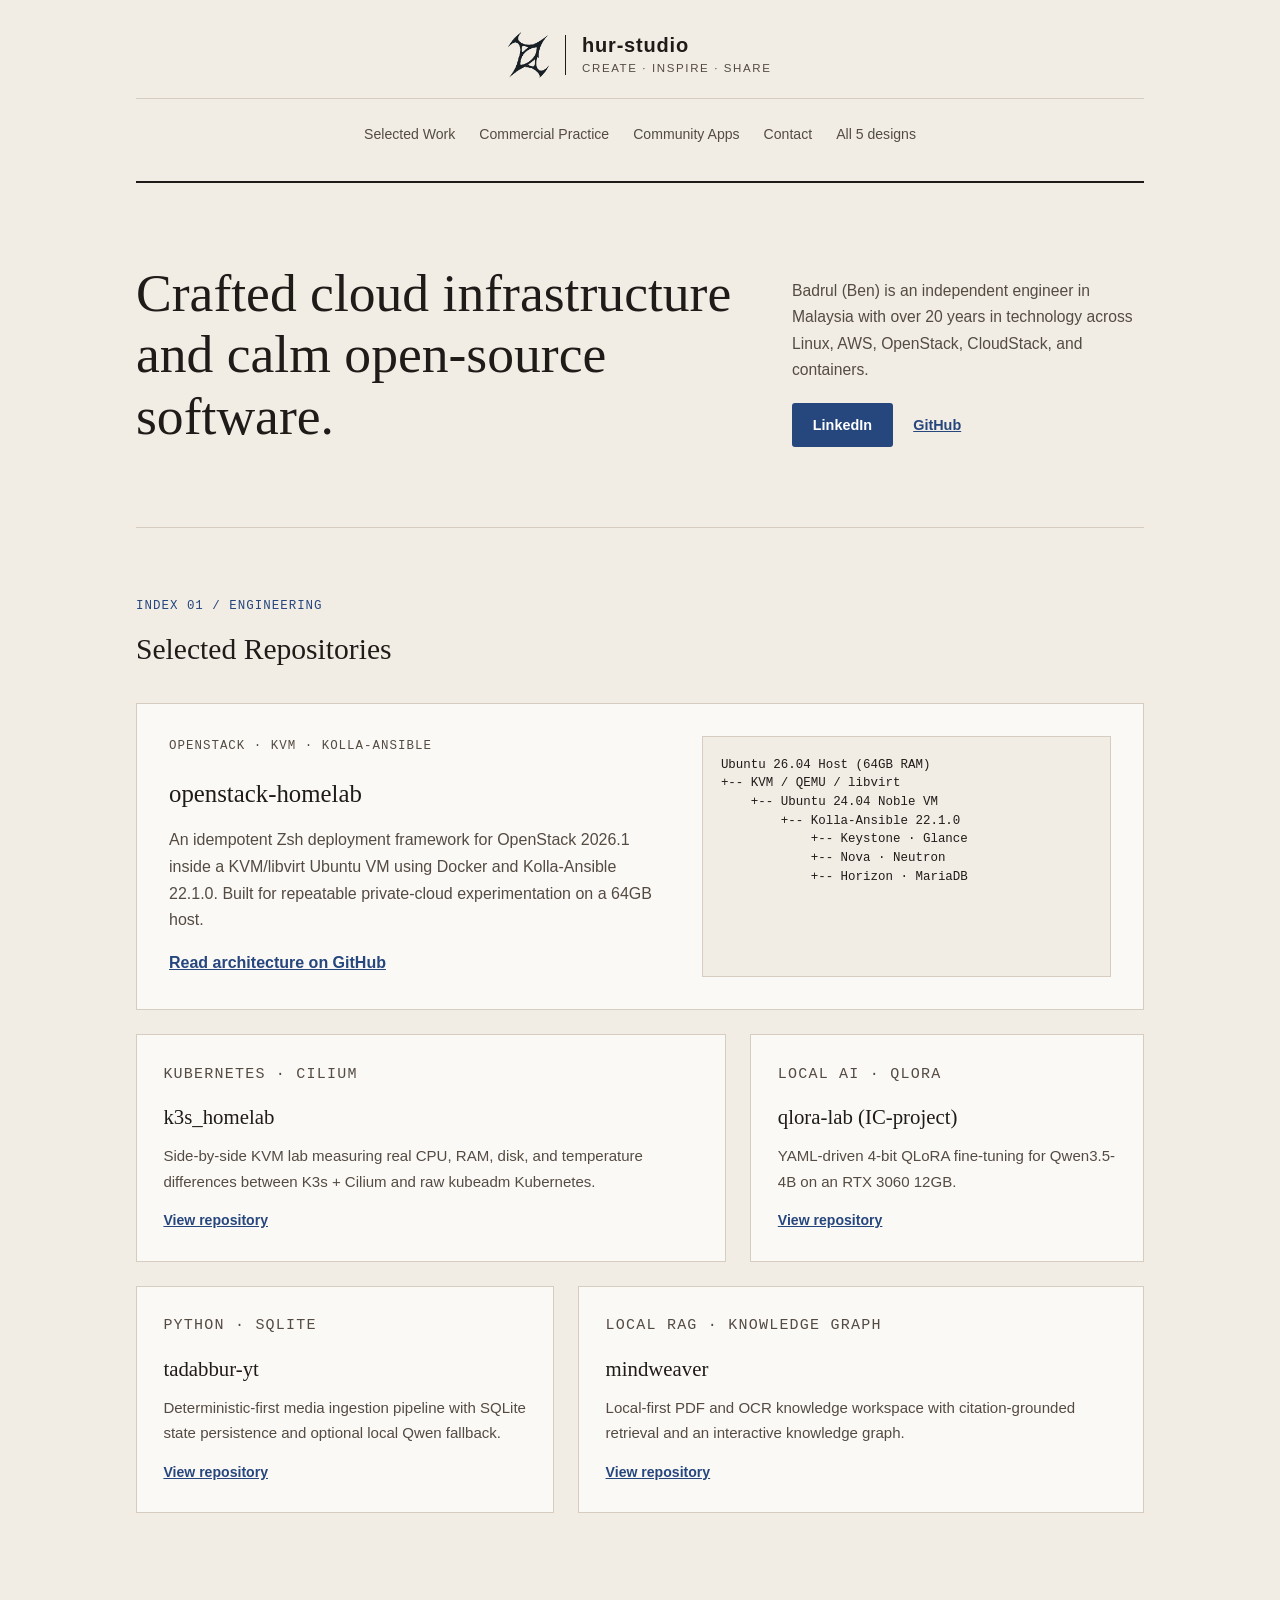
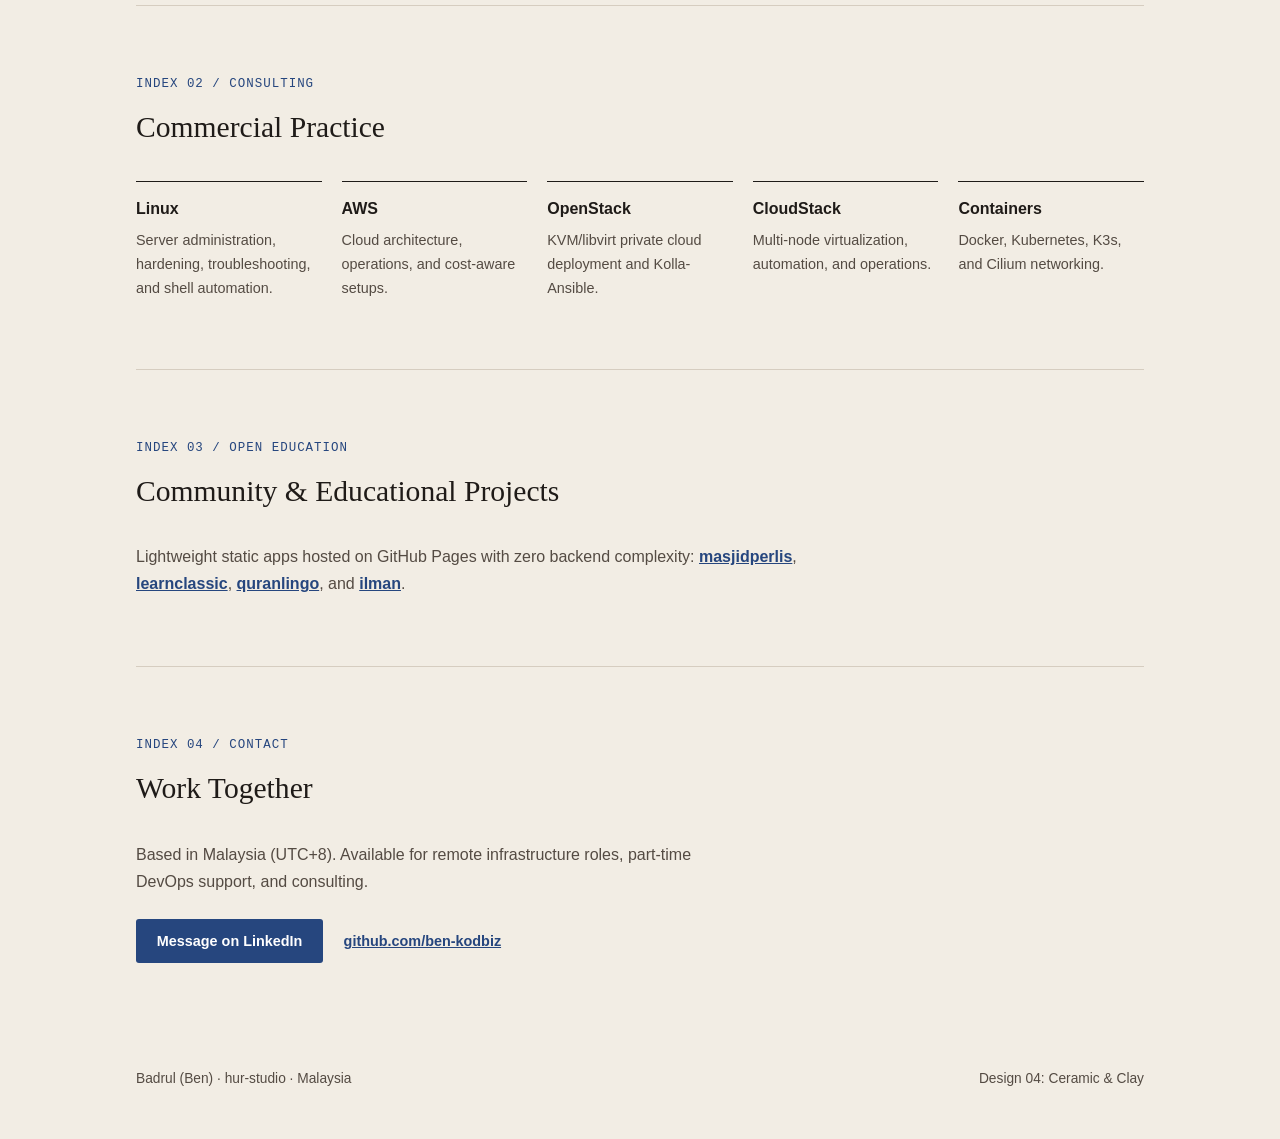
==== designs/04-ceramic-grid.html @ e56db71a "Add 5 calm and creative portfolio design concepts with hur-studio emblem" ====
<!DOCTYPE html>
<html lang="en">
<head>
  <meta charset="utf-8">
  <meta name="viewport" content="width=device-width, initial-scale=1">
  <title>Badrul (Ben) | hur-studio (Design 04: Ceramic &amp; Clay)</title>
  <style>
    :root {
      --bg: #f2ede4;
      --paper: #fbf9f5;
      --ink: #1f1b18;
      --muted: #544b43;
      --line: #d6cdc0;
      --accent: #26467e;
      --accent-ink: #ffffff;
      --serif: Georgia, "Iowan Old Style", serif;
      --sans: -apple-system, BlinkMacSystemFont, "Segoe UI", Roboto, sans-serif;
      --mono: ui-monospace, SFMono-Regular, Menlo, Consolas, monospace;
    }

    *, *::before, *::after { box-sizing: border-box; }
    html { scroll-behavior: smooth; }
    body {
      margin: 0;
      background: var(--bg);
      color: var(--ink);
      font-family: var(--sans);
      line-height: 1.68;
    }
    :focus-visible { outline: 2px solid var(--accent); outline-offset: 3px; }

    .page { max-width: 66rem; margin: 0 auto; padding: 0 1.5rem; }

    /* Monograph Masthead */
    header.masthead {
      padding: 2rem 0 1.5rem;
      border-bottom: 2px solid var(--ink);
      text-align: center;
    }
    .masthead-lockup {
      display: inline-flex;
      align-items: center;
      gap: 1rem;
      text-decoration: none;
      color: var(--ink);
      margin-bottom: 1.25rem;
    }
    .masthead-lockup img { height: 46px; width: auto; }
    .masthead-divider { width: 1px; height: 40px; background: var(--ink); }
    .masthead-title { text-align: left; line-height: 1.2; }
    .masthead-title strong { display: block; font-size: 1.25rem; letter-spacing: 0.04em; }
    .masthead-title span { font-size: 0.72rem; letter-spacing: 0.14em; color: var(--muted); }

    .masthead-nav {
      display: flex;
      justify-content: center;
      flex-wrap: wrap;
      gap: 1.5rem;
      border-top: 1px solid var(--line);
      padding-top: 0.85rem;
    }
    .masthead-nav a {
      color: var(--muted);
      text-decoration: none;
      font-size: 0.88rem;
      min-height: 44px;
      display: inline-flex;
      align-items: center;
    }
    .masthead-nav a:hover { color: var(--accent); }

    .opener {
      display: grid;
      grid-template-columns: minmax(0, 1.4fr) minmax(15rem, 0.8fr);
      gap: 2.5rem;
      padding: clamp(3rem, 7vw, 5rem) 0;
      border-bottom: 1px solid var(--line);
      align-items: end;
    }
    .opener h1 {
      font-family: var(--serif);
      font-weight: 400;
      font-size: clamp(2.15rem, 4.8vw, 3.35rem);
      line-height: 1.15;
      margin: 0;
    }
    .opener-aside p { margin: 0 0 1.25rem; color: var(--muted); font-size: 0.98rem; }
    .btn {
      display: inline-flex;
      align-items: center;
      min-height: 44px;
      padding: 0.6rem 1.3rem;
      background: var(--accent);
      color: var(--accent-ink);
      text-decoration: none;
      font-weight: 600;
      font-size: 0.9rem;
      border-radius: 3px;
    }
    .btn-link {
      display: inline-flex;
      align-items: center;
      min-height: 44px;
      margin-left: 1rem;
      color: var(--accent);
      font-weight: 600;
      font-size: 0.9rem;
    }

    .section-block {
      padding: clamp(2.75rem, 6vw, 4.25rem) 0;
      border-bottom: 1px solid var(--line);
    }
    .section-kicker {
      font-family: var(--mono);
      font-size: 0.78rem;
      color: var(--accent);
      letter-spacing: 0.08em;
      margin: 0 0 0.5rem;
    }
    .section-block h2 {
      font-family: var(--serif);
      font-weight: 400;
      font-size: 1.85rem;
      margin: 0 0 1.75rem;
    }

    /* Varied gallery composition (RHYTHM 3) */
    .feature-band {
      display: grid;
      grid-template-columns: minmax(0, 1.1fr) minmax(0, 0.9fr);
      gap: 2rem;
      background: var(--paper);
      border: 1px solid var(--line);
      padding: 2rem;
      margin-bottom: 1.5rem;
    }
    .feature-band h3 {
      font-family: var(--serif);
      font-weight: 400;
      font-size: 1.55rem;
      margin: 0 0 0.75rem;
    }
    .feature-band p { margin: 0 0 1rem; color: var(--muted); }
    .feature-band pre {
      margin: 0;
      padding: 1.15rem;
      background: var(--bg);
      border: 1px solid var(--line);
      font-family: var(--mono);
      font-size: 0.78rem;
      line-height: 1.5;
      overflow-x: auto;
    }

    .stagger-grid {
      display: grid;
      grid-template-columns: 1.2fr 0.8fr;
      gap: 1.5rem;
      margin-bottom: 1.5rem;
    }
    .stagger-grid.reverse { grid-template-columns: 0.85fr 1.15fr; }
    .ceramic-card {
      background: var(--paper);
      border: 1px solid var(--line);
      padding: 1.65rem;
    }
    .ceramic-card h3 {
      font-family: var(--serif);
      font-weight: 400;
      font-size: 1.3rem;
      margin: 0 0 0.5rem;
    }
    .ceramic-card p { margin: 0 0 0.85rem; color: var(--muted); font-size: 0.94rem; }
    .ceramic-card a { color: var(--accent); font-weight: 600; font-size: 0.88rem; }

    .columns-five {
      display: grid;
      grid-template-columns: repeat(auto-fit, minmax(11rem, 1fr));
      gap: 1.25rem;
    }
    .col-item {
      border-top: 1px solid var(--ink);
      padding-top: 0.85rem;
    }
    .col-item h3 { margin: 0 0 0.35rem; font-size: 1rem; }
    .col-item p { margin: 0; font-size: 0.9rem; color: var(--muted); }

    footer {
      padding: 2.25rem 0 3rem;
      display: flex;
      justify-content: space-between;
      flex-wrap: wrap;
      gap: 1rem;
      font-size: 0.86rem;
      color: var(--muted);
    }

    @media (max-width: 52rem) {
      .opener, .feature-band, .stagger-grid, .stagger-grid.reverse { grid-template-columns: 1fr; }
    }
  </style>
</head>
<body>
  <div class="page">
    <header class="masthead">
      <a class="masthead-lockup" href="#top">
        <img src="assets/hur-mark-dark.png" alt="hur-studio emblem">
        <span class="masthead-divider" aria-hidden="true"></span>
        <span class="masthead-title">
          <strong>hur-studio</strong>
          <span>CREATE · INSPIRE · SHARE</span>
        </span>
      </a>
      <nav class="masthead-nav" aria-label="Primary navigation">
        <a href="#work">Selected Work</a>
        <a href="#practice">Commercial Practice</a>
        <a href="#community">Community Apps</a>
        <a href="#contact">Contact</a>
        <a href="index.html">All 5 designs</a>
      </nav>
    </header>

    <main id="top">
      <section class="opener">
        <h1>Crafted cloud infrastructure and calm open-source software.</h1>
        <div class="opener-aside">
          <p>
            Badrul (Ben) is an independent engineer in Malaysia with over 20 years in technology across Linux, AWS, OpenStack, CloudStack, and containers.
          </p>
          <a class="btn" href="https://www.linkedin.com/in/benhisham/" target="_blank" rel="noopener noreferrer">LinkedIn</a>
          <a class="btn-link" href="https://github.com/ben-kodbiz" target="_blank" rel="noopener noreferrer">GitHub</a>
        </div>
      </section>

      <section class="section-block" id="work">
        <p class="section-kicker">INDEX 01 / ENGINEERING</p>
        <h2>Selected Repositories</h2>

        <article class="feature-band">
          <div>
            <p class="section-kicker">OPENSTACK · KVM · KOLLA-ANSIBLE</p>
            <h3>openstack-homelab</h3>
            <p>
              An idempotent Zsh deployment framework for OpenStack 2026.1 inside a KVM/libvirt Ubuntu VM using Docker and Kolla-Ansible 22.1.0. Built for repeatable private-cloud experimentation on a 64GB host.
            </p>
            <a href="https://github.com/ben-kodbiz/openstack-homelab" target="_blank" rel="noopener noreferrer" style="color:var(--accent);font-weight:600;">Read architecture on GitHub</a>
          </div>
          <pre><code>Ubuntu 26.04 Host (64GB RAM)
+-- KVM / QEMU / libvirt
    +-- Ubuntu 24.04 Noble VM
        +-- Kolla-Ansible 22.1.0
            +-- Keystone · Glance
            +-- Nova · Neutron
            +-- Horizon · MariaDB</code></pre>
        </article>

        <div class="stagger-grid">
          <article class="ceramic-card">
            <p class="section-kicker">KUBERNETES · CILIUM</p>
            <h3>k3s_homelab</h3>
            <p>Side-by-side KVM lab measuring real CPU, RAM, disk, and temperature differences between K3s + Cilium and raw kubeadm Kubernetes.</p>
            <a href="https://github.com/ben-kodbiz/k3s_homelab" target="_blank" rel="noopener noreferrer">View repository</a>
          </article>
          <article class="ceramic-card">
            <p class="section-kicker">LOCAL AI · QLORA</p>
            <h3>qlora-lab (IC-project)</h3>
            <p>YAML-driven 4-bit QLoRA fine-tuning for Qwen3.5-4B on an RTX 3060 12GB.</p>
            <a href="https://github.com/ben-kodbiz/IC-project" target="_blank" rel="noopener noreferrer">View repository</a>
          </article>
        </div>

        <div class="stagger-grid reverse">
          <article class="ceramic-card">
            <p class="section-kicker">PYTHON · SQLITE</p>
            <h3>tadabbur-yt</h3>
            <p>Deterministic-first media ingestion pipeline with SQLite state persistence and optional local Qwen fallback.</p>
            <a href="https://github.com/ben-kodbiz/tadabbur-yt" target="_blank" rel="noopener noreferrer">View repository</a>
          </article>
          <article class="ceramic-card">
            <p class="section-kicker">LOCAL RAG · KNOWLEDGE GRAPH</p>
            <h3>mindweaver</h3>
            <p>Local-first PDF and OCR knowledge workspace with citation-grounded retrieval and an interactive knowledge graph.</p>
            <a href="https://github.com/ben-kodbiz/mindweaver" target="_blank" rel="noopener noreferrer">View repository</a>
          </article>
        </div>
      </section>

      <section class="section-block" id="practice">
        <p class="section-kicker">INDEX 02 / CONSULTING</p>
        <h2>Commercial Practice</h2>
        <div class="columns-five">
          <div class="col-item"><h3>Linux</h3><p>Server administration, hardening, troubleshooting, and shell automation.</p></div>
          <div class="col-item"><h3>AWS</h3><p>Cloud architecture, operations, and cost-aware setups.</p></div>
          <div class="col-item"><h3>OpenStack</h3><p>KVM/libvirt private cloud deployment and Kolla-Ansible.</p></div>
          <div class="col-item"><h3>CloudStack</h3><p>Multi-node virtualization, automation, and operations.</p></div>
          <div class="col-item"><h3>Containers</h3><p>Docker, Kubernetes, K3s, and Cilium networking.</p></div>
        </div>
      </section>

      <section class="section-block" id="community">
        <p class="section-kicker">INDEX 03 / OPEN EDUCATION</p>
        <h2>Community &amp; Educational Projects</h2>
        <p style="color:var(--muted);max-width:44rem;margin:0;">
          Lightweight static apps hosted on GitHub Pages with zero backend complexity:
          <a href="https://ben-kodbiz.github.io/masjidperlis/" target="_blank" rel="noopener noreferrer" style="color:var(--accent);font-weight:600;">masjidperlis</a>,
          <a href="https://ben-kodbiz.github.io/learnclassic/" target="_blank" rel="noopener noreferrer" style="color:var(--accent);font-weight:600;">learnclassic</a>,
          <a href="https://ben-kodbiz.github.io/quranlingo/" target="_blank" rel="noopener noreferrer" style="color:var(--accent);font-weight:600;">quranlingo</a>, and
          <a href="https://github.com/ben-kodbiz/ilman" target="_blank" rel="noopener noreferrer" style="color:var(--accent);font-weight:600;">ilman</a>.
        </p>
      </section>

      <section class="section-block" id="contact" style="border-bottom:none;">
        <p class="section-kicker">INDEX 04 / CONTACT</p>
        <h2>Work Together</h2>
        <p style="color:var(--muted);max-width:38rem;margin:0 0 1.5rem;">
          Based in Malaysia (UTC+8). Available for remote infrastructure roles, part-time DevOps support, and consulting.
        </p>
        <a class="btn" href="https://www.linkedin.com/in/benhisham/" target="_blank" rel="noopener noreferrer">Message on LinkedIn</a>
        <a class="btn-link" href="https://github.com/ben-kodbiz" target="_blank" rel="noopener noreferrer">github.com/ben-kodbiz</a>
      </section>
    </main>

    <footer>
      <span>Badrul (Ben) · hur-studio · Malaysia</span>
      <span>Design 04: Ceramic &amp; Clay</span>
    </footer>
  </div>
</body>
</html>
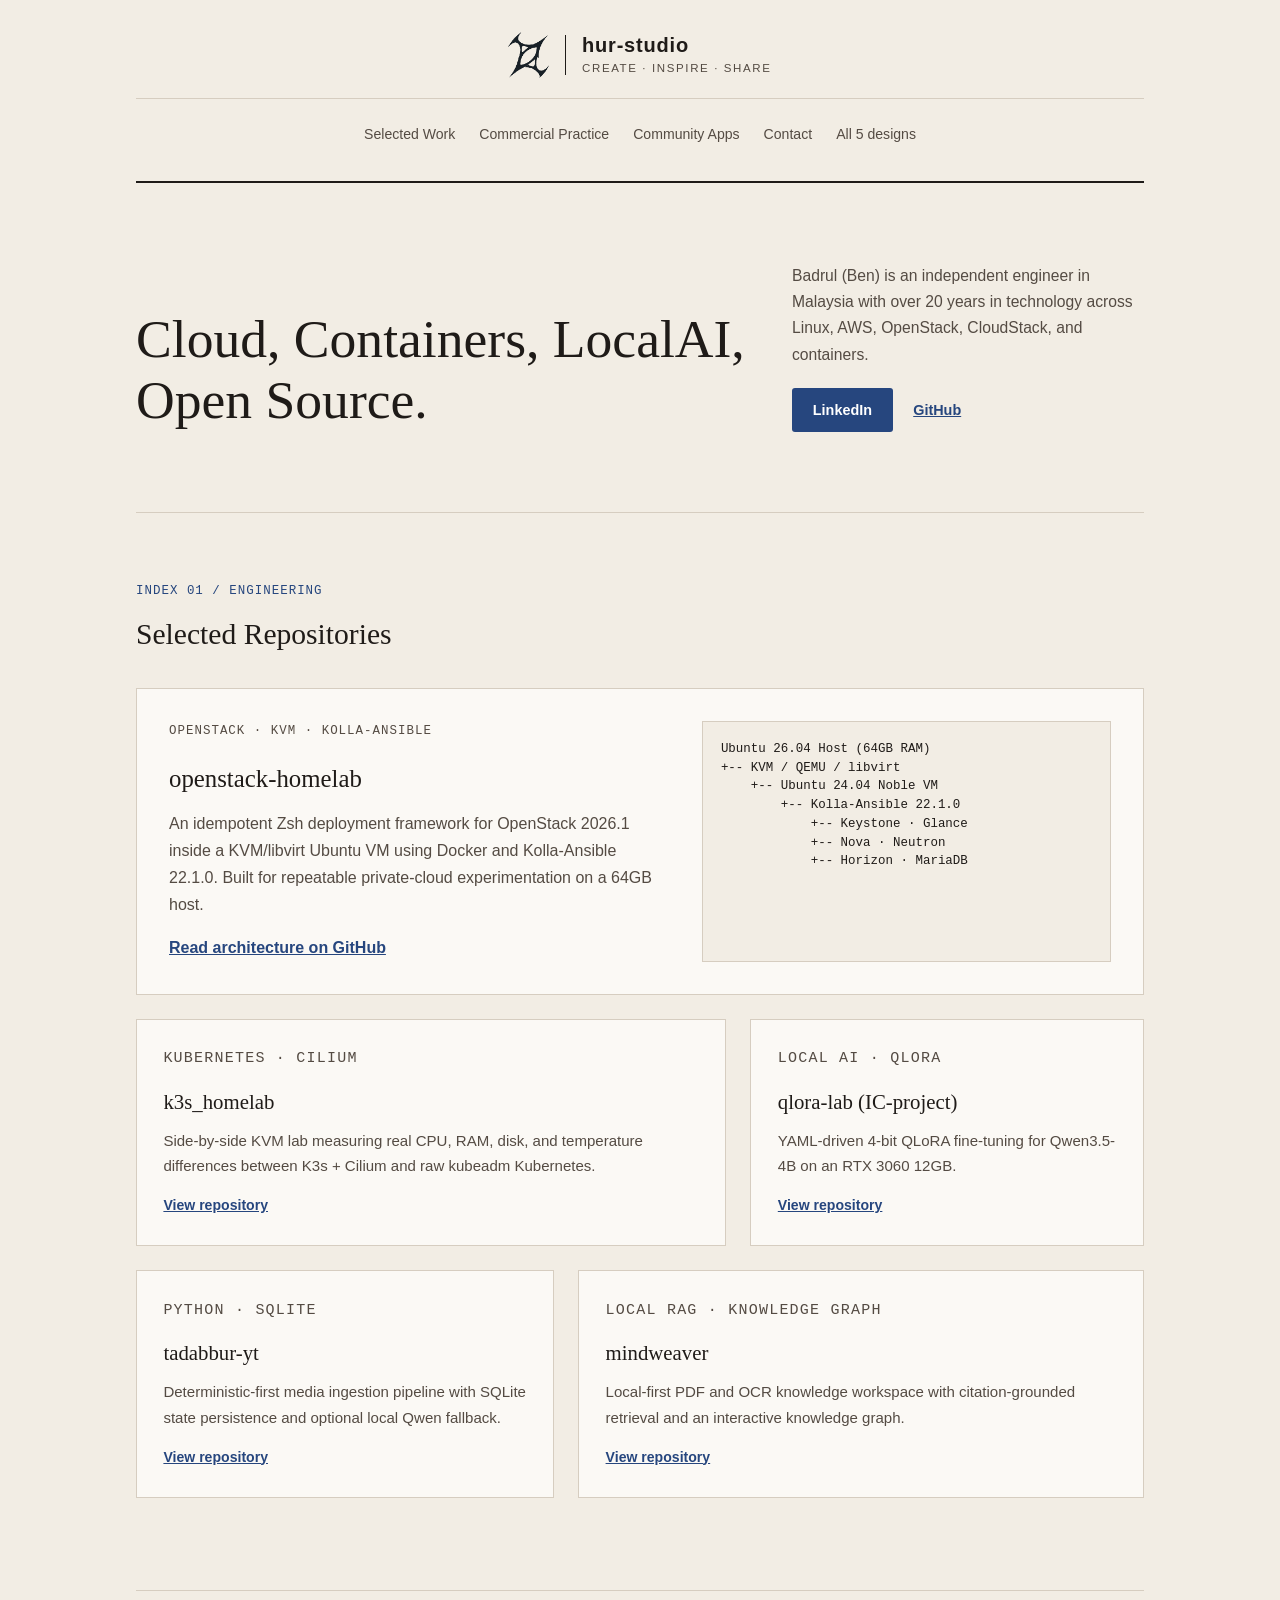
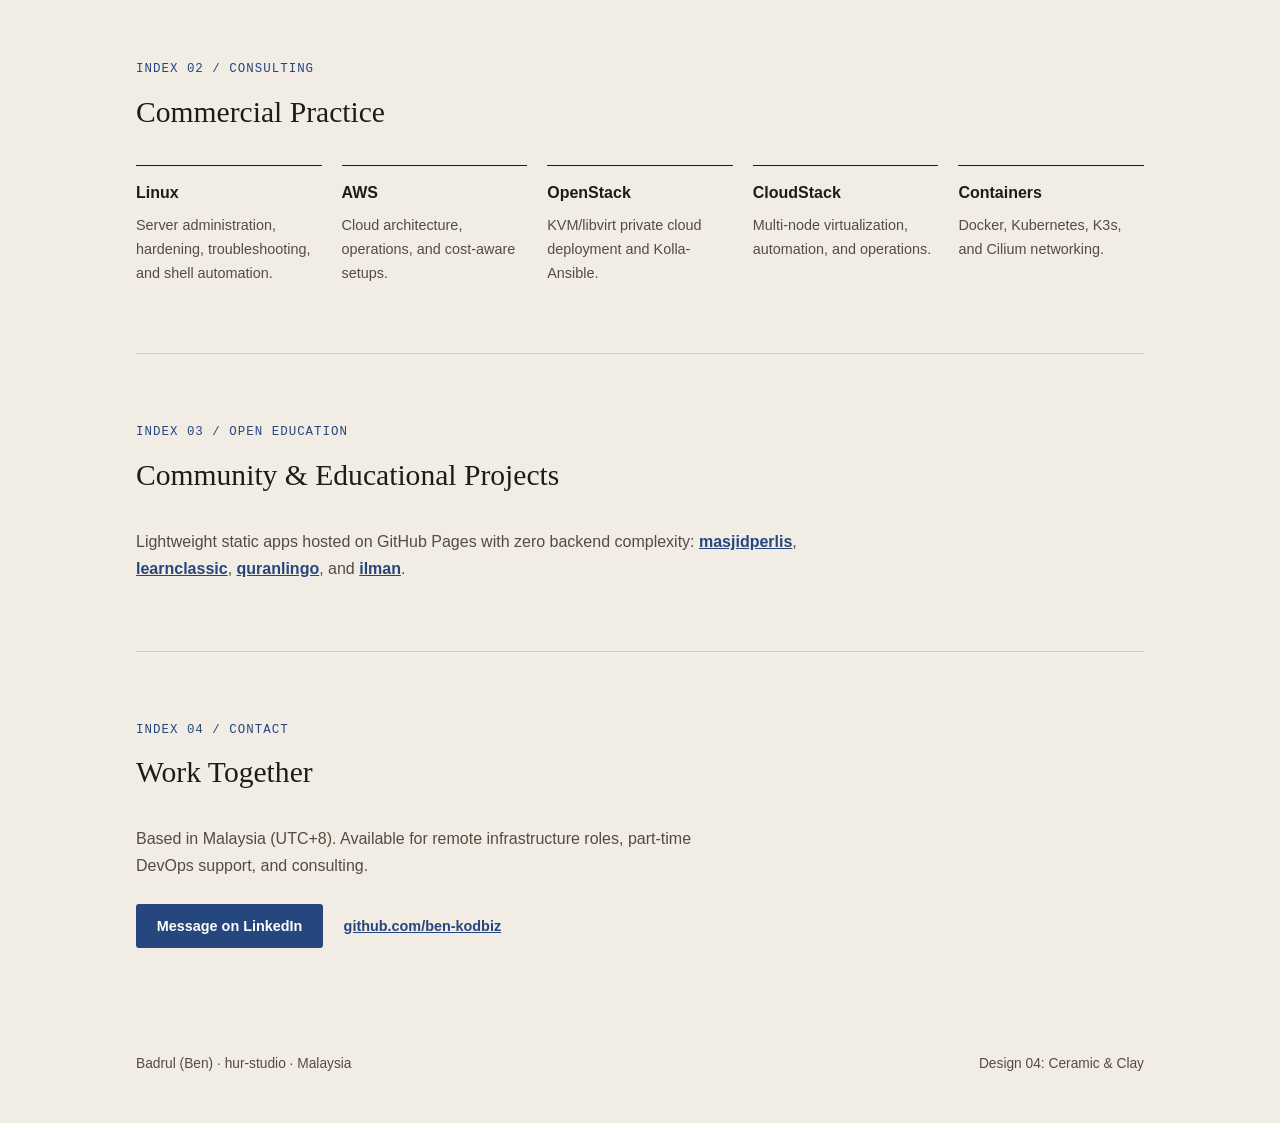
==== commit 7ffa5c39: "Promote Design 04 (Ceramic & Clay) to main site with updated slogan" ====
--- a/designs/04-ceramic-grid.html
+++ b/designs/04-ceramic-grid.html
@@ -223,7 +223,7 @@
 
     <main id="top">
       <section class="opener">
-        <h1>Crafted cloud infrastructure and calm open-source software.</h1>
+        <h1>Cloud, Containers, LocalAI, Open Source.</h1>
         <div class="opener-aside">
           <p>
             Badrul (Ben) is an independent engineer in Malaysia with over 20 years in technology across Linux, AWS, OpenStack, CloudStack, and containers.
